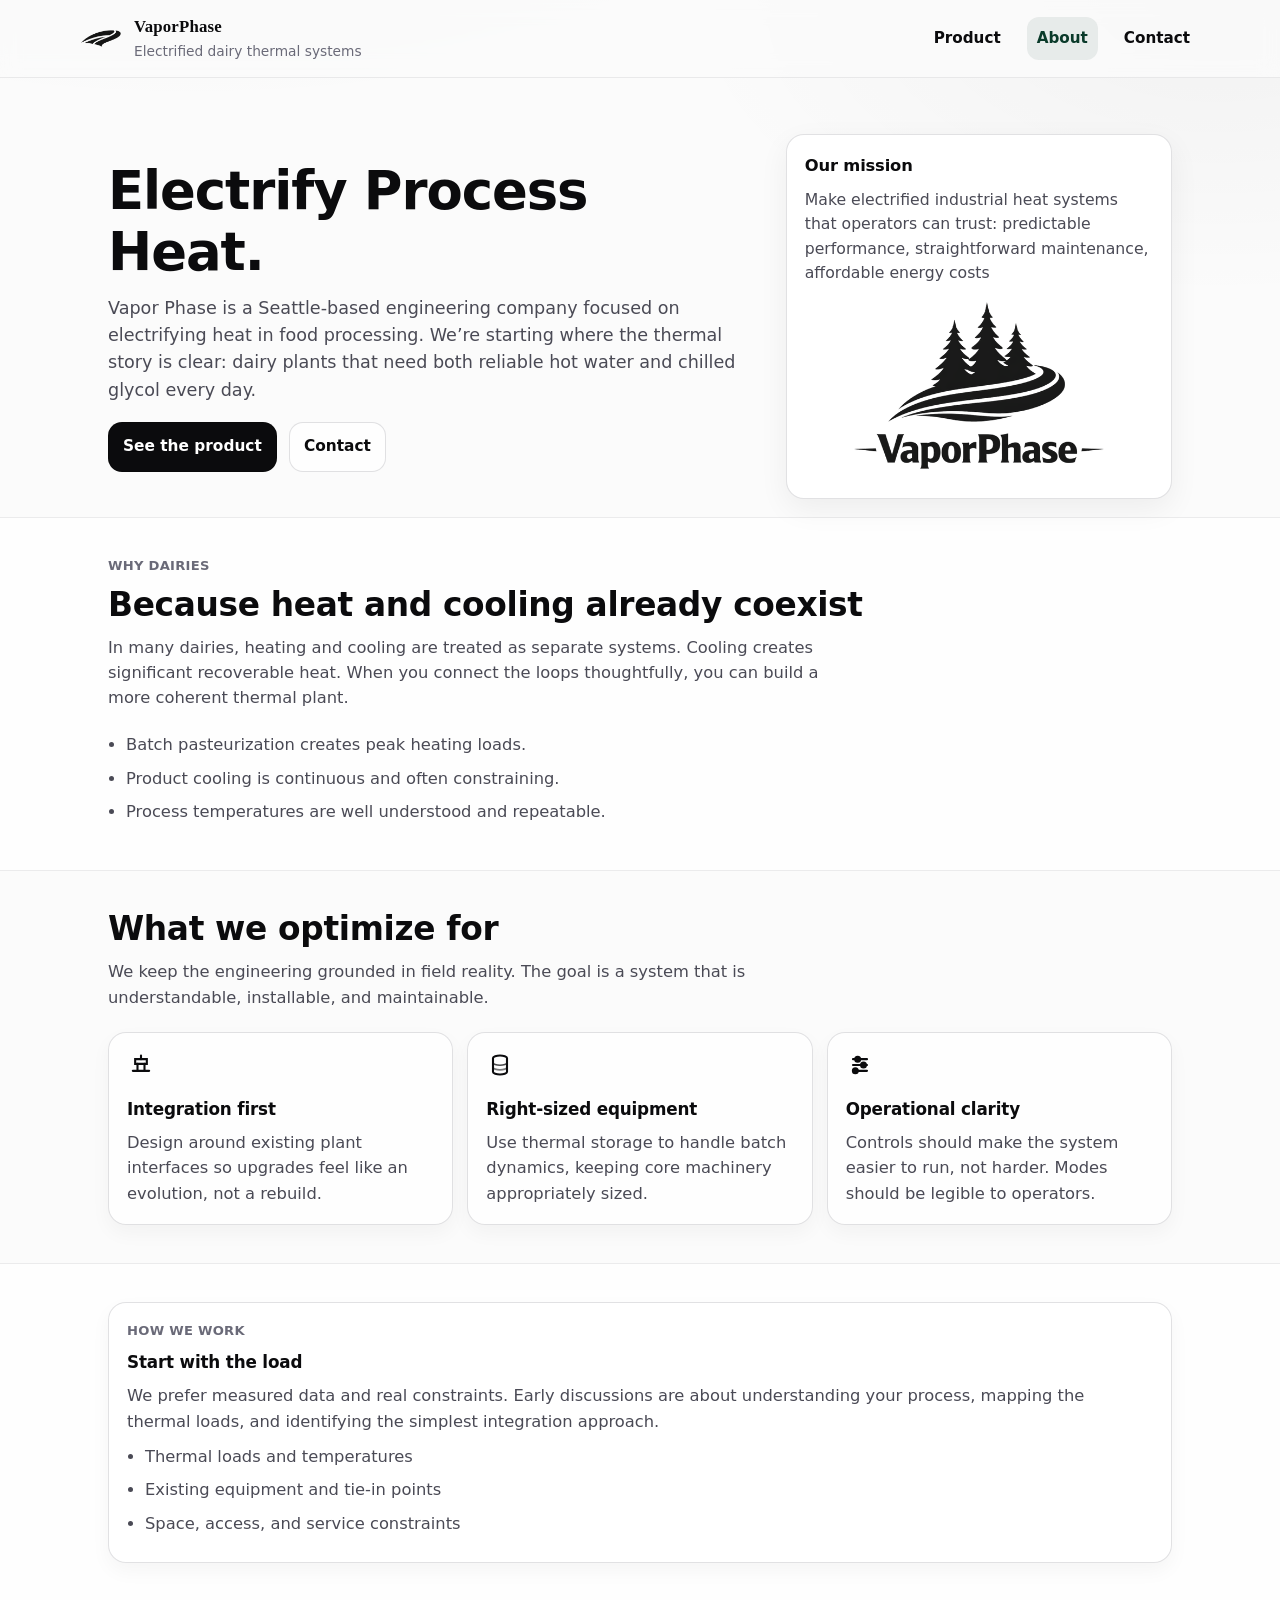
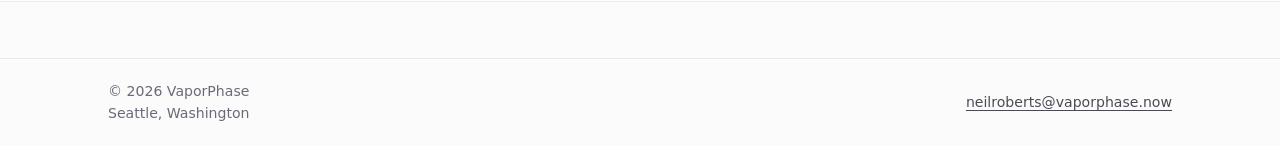
==== about.html @ 81725cde "Add files via upload" ====
<!DOCTYPE html>

<html lang="en">
<head>
<meta charset="utf-8"/>
<meta content="width=device-width, initial-scale=1" name="viewport"/>
<title>About | VaporPhase</title>
<meta content="VaporPhase is a Seattle-based engineering effort focused on electrifying industrial heat, starting with dairy process heating and chilling." name="description"/>
<link href="https://vaporphase.now/about.html" rel="canonical"/>
<!-- Keep domain branding in metadata (not UI) -->
<meta content="VaporPhase.now" property="og:site_name"/>
<meta content="About" property="og:title"/>
<meta content="VaporPhase is a Seattle-based engineering effort focused on electrifying industrial heat, starting with dairy process heating and chilling." property="og:description"/>
<meta content="https://vaporphase.now/about.html" property="og:url"/>
<meta content="website" property="og:type"/>
<meta content="#fbfbfb" name="theme-color"/>
<meta content="index,follow" name="robots"/>
<link href="assets/favicon-32.png" rel="icon" sizes="32x32" type="image/png"/>
<link href="assets/favicon-64.png" rel="icon" sizes="64x64" type="image/png"/>
<link href="assets/style.css" rel="stylesheet"/>
</head>
<body>
<a class="skip-link" href="#content">Skip to content</a>
<header class="site-header" data-open="false">
<div class="container header-inner">
<a aria-label="VaporPhase home" class="brand" href="index.html">
<img alt="" aria-hidden="true" src="assets/stamp-160.png"/>
<span>
<span class="brand-name">VaporPhase</span>
<span class="brand-tag">Electrified dairy thermal systems</span>
</span>
</a>
<button aria-label="Toggle navigation" class="nav-toggle" data-nav-toggle="" type="button">
<svg aria-hidden="true" focusable="false" viewbox="0 0 24 24">
<path d="M4 6h16M4 12h16M4 18h16" fill="none" stroke="currentColor" stroke-linecap="round" stroke-width="2"></path>
</svg>
<span style="font-weight:800;">Menu</span>
</button>
<nav aria-label="Primary navigation" class="nav">
<a class="" href="product.html">Product</a>
<a class="active" href="about.html">About</a>
<a class="" href="contact.html">Contact</a>
</nav>
</div>
</header>
<main id="content">
<section class="hero">
<div class="container hero-grid">
<div>
<h1>Electrify Process Heat.</h1>
<p class="lead">
        Vapor Phase is a Seattle-based engineering company focused on electrifying heat in food processing. 
        We’re starting where the thermal story is clear: dairy plants that need both reliable hot water and
        chilled glycol every day.
      </p>
<div class="actions">
<a class="btn btn-primary" href="product.html">See the product</a>
<a class="btn btn-secondary" href="contact.html">Contact</a>
</div>
</div>

<div class="hero-card">
<div class="mini-title">Our mission</div>
<p>
        Make electrified industrial heat systems that operators can trust: predictable performance, straightforward
        maintenance, affordable energy costs
      </p>
<div aria-hidden="true" class="hero-logo">
<img alt="" loading="lazy" src="assets/logo-full-480.png"/>
</div>
</div>
</section>

<section class="section band">
<div class="container">
<div>
<div class="kicker">Why dairies</div>
<h2 class="section-title">Because heat and cooling already coexist</h2>
<p class="section-sub">
        In many dairies, heating and cooling are treated as separate systems. Cooling creates significant recoverable heat.
        When you connect the loops thoughtfully, you can build a more coherent thermal plant.
      </p>
<ul class="list">
<li>Batch pasteurization creates peak heating loads.</li>
<li>Product cooling is continuous and often constraining.</li>
<li>Process temperatures are well understood and repeatable.</li>
</ul>
</div>

</div>
</section>
<section class="section">
<div class="container">
<h2 class="section-title">What we optimize for</h2>
<p class="section-sub">
      We keep the engineering grounded in field reality. The goal is a system that is
      understandable, installable, and maintainable.
    </p>
<div class="grid-3">
<div class="card">
<svg aria-hidden="true" class="icon" viewbox="0 0 24 24">
<path d="M7 7h10v4H7V7Z" fill="none" stroke="currentColor" stroke-width="1.8"></path>
<path d="M9 11v6m6-6v6" fill="none" stroke="currentColor" stroke-linecap="round" stroke-width="1.8"></path>
<path d="M5 17h14" fill="none" stroke="currentColor" stroke-linecap="round" stroke-width="1.8"></path>
<path d="M12 7V4" fill="none" stroke="currentColor" stroke-linecap="round" stroke-width="1.8"></path>
</svg>
<h3>Integration first</h3>
<p>Design around existing plant interfaces so upgrades feel like an evolution, not a rebuild.</p>
</div>
<div class="card">
<svg aria-hidden="true" class="icon" viewbox="0 0 24 24">
<path d="M6 6c0-1.2 3-2.2 6-2.2S18 4.8 18 6v12c0 1.2-3 2.2-6 2.2S6 19.2 6 18V6Z" fill="none" stroke="currentColor" stroke-width="1.8"></path>
<path d="M6 10c0 1.2 3 2.2 6 2.2s6-1 6-2.2" fill="none" opacity="0.75" stroke="currentColor" stroke-width="1.4"></path>
<path d="M6 14c0 1.2 3 2.2 6 2.2s6-1 6-2.2" fill="none" opacity="0.55" stroke="currentColor" stroke-width="1.4"></path>
</svg>
<h3>Right-sized equipment</h3>
<p>Use thermal storage to handle batch dynamics, keeping core machinery appropriately sized.</p>
</div>
<div class="card">
<svg aria-hidden="true" class="icon" viewbox="0 0 24 24">
<path d="M6 7h12M6 12h12M6 17h12" fill="none" stroke="currentColor" stroke-linecap="round" stroke-width="1.8"></path>
<path d="M10 7v0M15 12v0M8 17v0" fill="none" stroke="currentColor" stroke-linecap="round" stroke-width="6"></path>
</svg>
<h3>Operational clarity</h3>
<p>Controls should make the system easier to run, not harder. Modes should be legible to operators.</p>
</div>
</div>
</div>
</section>
<section class="section band">
<div class="container">
<div class="card">
<div class="kicker">How we work</div>
<h3 style="margin-top:0;">Start with the load</h3>
<p>
        We prefer measured data and real constraints. Early discussions are about understanding your
        process, mapping the thermal loads, and identifying the simplest integration approach.
      </p>
<ul class="list">
<li>Thermal loads and temperatures</li>
<li>Existing equipment and tie-in points</li>
<li>Space, access, and service constraints</li>
</ul>
</div>

</div>
</section>
</main>

<footer class="footer">
<div class="container footer-grid">
<div>
<div class="tiny">© 2026 VaporPhase</div>
<div class="tiny">Seattle, Washington</div>
</div>
<div class="tiny">
<a href="mailto:neilroberts@vaporphase.now">neilroberts@vaporphase.now</a>
</div>
</div>
</footer>
<script defer="" src="assets/script.js"></script>
</body>
</html>
---- assets/style.css ----
/* VaporPhase – minimal, responsive, monochrome-first site
   Built as static HTML. */

:root{
  --bg: #fbfbfb;
  --surface: #ffffff;
  --ink: #0b0b0d;
  --muted: #4a4a55;
  --muted-2: #6a6a78;
  --border: rgba(15, 15, 25, 0.12);
  --border-2: rgba(15, 15, 25, 0.08);
  --shadow: 0 10px 30px rgba(0,0,0,0.06);
  --radius: 18px;

  --max: 1120px;
  --pad: clamp(18px, 3vw, 28px);

  --sans: ui-sans-serif, system-ui, -apple-system, Segoe UI, Roboto, Helvetica, Arial, "Apple Color Emoji", "Segoe UI Emoji";
  --serif: ui-serif, Georgia, "Times New Roman", Times, serif;

  --h1: clamp(2.05rem, 4.6vw, 3.3rem);
  --h2: clamp(1.45rem, 2.6vw, 2.05rem);
  --h3: 1.1rem;
  --p: 1.02rem;

  --leading: 1.55;
  --tight: 1.15;

  /* one restrained accent for links/buttons */
  --accent: #0a3a2a; /* deep evergreen */
  --accent-2: #0d5a40;
}

*{ box-sizing: border-box; }
html{ scroll-behavior: smooth; }
body{
  margin: 0;
  font-family: var(--sans);
  font-size: var(--p);
  line-height: var(--leading);
  color: var(--ink);
  background: radial-gradient(1200px 500px at 15% -10%, rgba(10,58,42,0.06), transparent 55%),
              radial-gradient(900px 500px at 95% 0%, rgba(0,0,0,0.04), transparent 60%),
              var(--bg);
}

img{ max-width: 100%; height: auto; display: block; }
a{ color: var(--accent); text-decoration-thickness: 1px; text-underline-offset: 3px; }
a:hover{ color: var(--accent-2); }

.container{
  max-width: var(--max);
  margin: 0 auto;
  padding: 0 var(--pad);
}

.skip-link{
  position: absolute;
  top: 10px;
  left: -999px;
  background: var(--ink);
  color: #fff;
  padding: 10px 12px;
  border-radius: 10px;
  z-index: 999;
}
.skip-link:focus{ left: 10px; }

header.site-header{
  position: sticky;
  top: 0;
  z-index: 50;
  backdrop-filter: blur(10px);
  background: color-mix(in srgb, var(--bg) 84%, transparent);
  border-bottom: 1px solid var(--border-2);
}

.header-inner{
  display: flex;
  align-items: center;
  justify-content: space-between;
  gap: 18px;
  padding: 14px 0;
}

.brand{
  display: inline-flex;
  align-items: center;
  gap: 12px;
  text-decoration: none;
  color: var(--ink);
}
.brand:hover{ color: var(--ink); }

.brand img{
  width: 42px;
  height: auto;
}

.brand .brand-name{
  font-family: var(--serif);
  font-weight: 700;
  letter-spacing: 0.01em;
  font-size: 1.05rem;
  line-height: 1;
}
.brand .brand-tag{
  display: block;
  font-family: var(--sans);
  font-weight: 500;
  font-size: 0.86rem;
  color: var(--muted-2);
  margin-top: 2px;
}

.nav{
  display: flex;
  align-items: center;
  gap: 16px;
}

.nav a{
  color: var(--ink);
  text-decoration: none;
  font-weight: 600;
  font-size: 0.95rem;
  padding: 10px 10px;
  border-radius: 12px;
}
.nav a:hover{
  background: rgba(0,0,0,0.04);
}
.nav a.active{
  background: rgba(10,58,42,0.08);
  color: var(--accent);
}

.nav-toggle{
  display: none;
  background: transparent;
  border: 1px solid var(--border);
  border-radius: 12px;
  padding: 10px 12px;
  cursor: pointer;
  color: var(--ink);
}
.nav-toggle:focus{ outline: 3px solid rgba(10,58,42,0.25); outline-offset: 2px; }
.nav-toggle svg{ width: 18px; height: 18px; display: block; }

@media (max-width: 820px){
  .nav-toggle{ display: inline-flex; align-items: center; gap: 10px; }
  .nav{
    position: absolute;
    right: var(--pad);
    top: 64px;
    display: none;
    flex-direction: column;
    align-items: stretch;
    gap: 6px;
    min-width: 220px;
    padding: 10px;
    background: var(--surface);
    border: 1px solid var(--border);
    border-radius: 16px;
    box-shadow: var(--shadow);
  }
  header.site-header[data-open="true"] .nav{ display: flex; }
  .nav a{ padding: 10px 12px; }
}

main{ padding: 28px 0 56px; }

.hero{
  padding: 28px 0 18px;
}
.hero-grid{
  display: grid;
  grid-template-columns: 1.25fr 0.75fr;
  gap: clamp(18px, 3vw, 34px);
  align-items: center;
}



.hero-grid.solo{
  grid-template-columns: 1fr;
}

@media (max-width: 900px){
  .hero-grid{ grid-template-columns: 1fr; }
}

.eyebrow{
  display: inline-flex;
  align-items: center;
  gap: 10px;
  padding: 7px 12px;
  border: 1px solid var(--border);
  border-radius: 999px;
  background: color-mix(in srgb, var(--surface) 70%, transparent);
  color: var(--muted);
  font-weight: 600;
  font-size: 0.9rem;
  margin-bottom: 12px;
}

h1{
  font-size: var(--h1);
  line-height: var(--tight);
  margin: 0 0 12px;
  letter-spacing: -0.02em;
}
.lead{
  font-size: 1.1rem;
  color: var(--muted);
  margin: 0 0 18px;
  max-width: 62ch;
}

.actions{
  display: flex;
  gap: 12px;
  flex-wrap: wrap;
  margin-top: 18px;
}
.btn{
  display: inline-flex;
  align-items: center;
  justify-content: center;
  gap: 10px;
  padding: 12px 14px;
  border-radius: 14px;
  border: 1px solid var(--border);
  text-decoration: none;
  font-weight: 700;
  font-size: 0.96rem;
  transition: transform 0.08s ease, background 0.2s ease;
  will-change: transform;
}
.btn:hover{ transform: translateY(-1px); }
.btn-primary{
  background: var(--ink);
  color: #fff;
  border-color: rgba(0,0,0,0.2);
}
.btn-primary:hover{ background: #000; color: #fff; }
.btn-secondary{
  background: rgba(255,255,255,0.65);
  color: var(--ink);
}
.btn-secondary:hover{ background: rgba(255,255,255,0.9); }

.hero-card{
  background: var(--surface);
  border: 1px solid var(--border);
  border-radius: var(--radius);
  padding: 18px;
  box-shadow: var(--shadow);
}
.hero-card .mini-title{
  margin: 0 0 10px;
  font-weight: 800;
  letter-spacing: -0.01em;
}
.hero-card p{
  margin: 0;
  color: var(--muted);
  font-size: 0.98rem;
}
.hero-logo{
  display: flex;
  justify-content: center;
  align-items: center;
  padding: 12px 0 6px;
}
.hero-logo img{
  max-width: 260px;
  opacity: 0.95;
}

.section{
  padding: 38px 0;
}
.section-title{
  font-size: var(--h2);
  line-height: 1.22;
  margin: 0 0 10px;
  letter-spacing: -0.01em;
}
.section-sub{
  margin: 0 0 22px;
  color: var(--muted);
  max-width: 72ch;
}

.grid-3{
  display: grid;
  grid-template-columns: repeat(3, 1fr);
  gap: 14px;
}
@media (max-width: 980px){
  .grid-3{ grid-template-columns: 1fr; }
}

.card{
  background: rgba(255,255,255,0.75);
  border: 1px solid var(--border);
  border-radius: var(--radius);
  padding: 18px;
  box-shadow: 0 8px 20px rgba(0,0,0,0.04);
}
.card h3{
  font-size: 1.05rem;
  margin: 0 0 8px;
  letter-spacing: -0.01em;
}
.card p{
  margin: 0;
  color: var(--muted);
}
.card .icon{
  width: 28px;
  height: 28px;
  margin-bottom: 10px;
}

.band{
  background: color-mix(in srgb, var(--surface) 70%, transparent);
  border-top: 1px solid var(--border-2);
  border-bottom: 1px solid var(--border-2);
}

.split{
  display: grid;
  grid-template-columns: 1fr 1fr;
  gap: 14px;
  align-items: start;
}
@media (max-width: 900px){
  .split{ grid-template-columns: 1fr; }
}

.kicker{
  font-weight: 800;
  letter-spacing: 0.02em;
  text-transform: uppercase;
  font-size: 0.82rem;
  color: var(--muted-2);
  margin-bottom: 8px;
}

.list{
  margin: 10px 0 0;
  padding-left: 18px;
  color: var(--muted);
}
.list li{ margin: 8px 0; }

.diagram{
  background: var(--surface);
  border: 1px solid var(--border);
  border-radius: var(--radius);
  padding: 14px;
  box-shadow: var(--shadow);
  overflow: hidden;
}
.diagram svg{
  width: 100%;
  height: auto;
  display: block;
}

.faq details{
  background: rgba(255,255,255,0.7);
  border: 1px solid var(--border);
  border-radius: 14px;
  padding: 12px 14px;
  margin-bottom: 10px;
}
.faq summary{
  cursor: pointer;
  font-weight: 800;
}
.faq p{
  margin: 10px 0 0;
  color: var(--muted);
}

.footer{
  border-top: 1px solid var(--border-2);
  padding: 22px 0;
  color: var(--muted-2);
  font-size: 0.95rem;
}
.footer-grid{
  display: flex;
  align-items: center;
  justify-content: space-between;
  gap: 18px;
  flex-wrap: wrap;
}
.footer .tiny{
  font-size: 0.88rem;
  color: var(--muted-2);
}
.footer a{ color: var(--muted); }
.footer a:hover{ color: var(--accent); }

.badge{
  display: inline-flex;
  align-items: center;
  gap: 10px;
  padding: 10px 12px;
  border-radius: 16px;
  border: 1px dashed rgba(15,15,25,0.25);
  background: rgba(255,255,255,0.55);
  color: var(--muted);
}

hr.soft{
  border: none;
  border-top: 1px solid var(--border-2);
  margin: 20px 0;
}
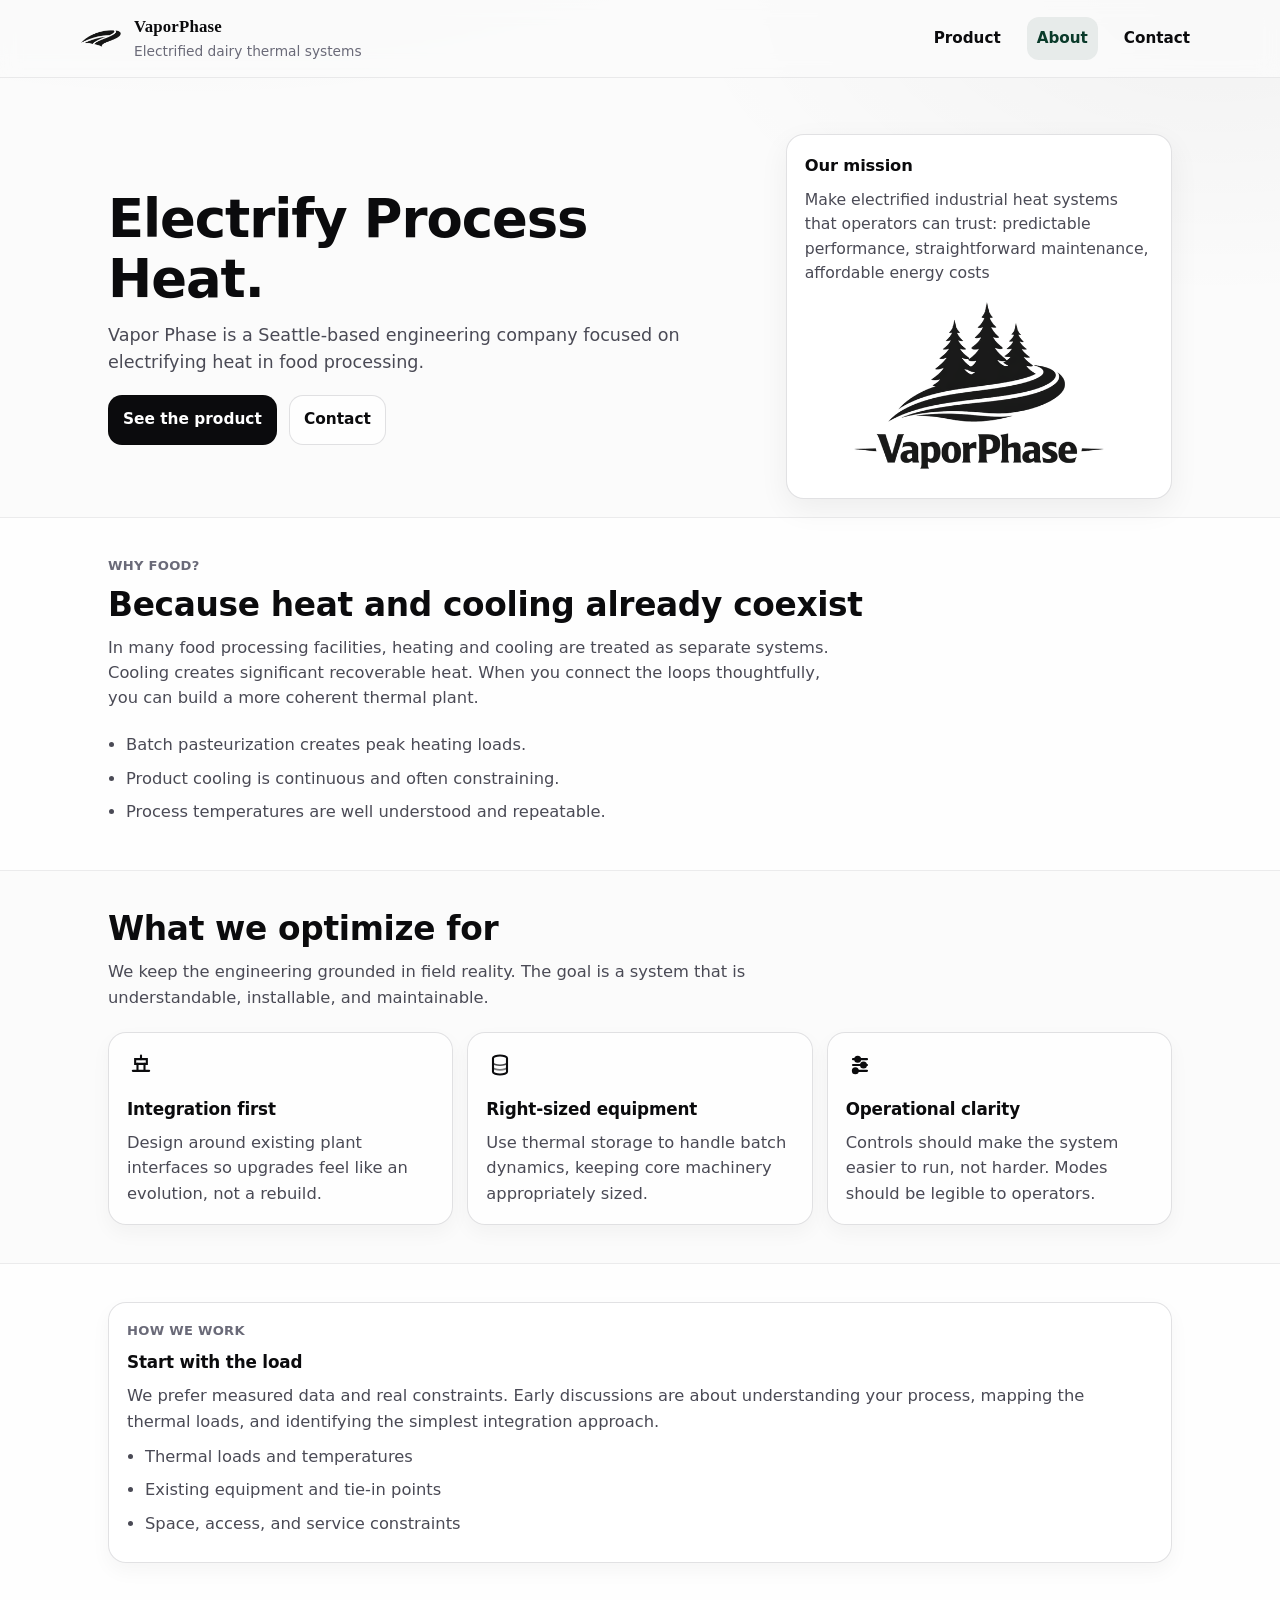
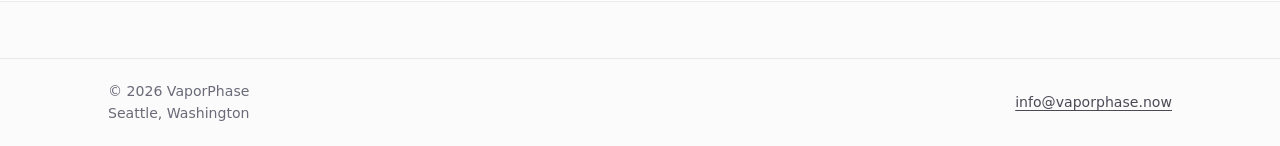
==== commit c6e1baf8: "Update site content and add hiring banner" ====
--- a/about.html
+++ b/about.html
@@ -49,9 +49,7 @@
 <div>
 <h1>Electrify Process Heat.</h1>
 <p class="lead">
-        Vapor Phase is a Seattle-based engineering company focused on electrifying heat in food processing. 
-        We’re starting where the thermal story is clear: dairy plants that need both reliable hot water and
-        chilled glycol every day.
+        Vapor Phase is a Seattle-based engineering company focused on electrifying heat in food processing.
       </p>
 <div class="actions">
 <a class="btn btn-primary" href="product.html">See the product</a>
@@ -74,10 +72,10 @@
 <section class="section band">
 <div class="container">
 <div>
-<div class="kicker">Why dairies</div>
+<div class="kicker">Why Food?</div>
 <h2 class="section-title">Because heat and cooling already coexist</h2>
 <p class="section-sub">
-        In many dairies, heating and cooling are treated as separate systems. Cooling creates significant recoverable heat.
+        In many food processing facilities, heating and cooling are treated as separate systems. Cooling creates significant recoverable heat.
         When you connect the loops thoughtfully, you can build a more coherent thermal plant.
       </p>
 <ul class="list">
@@ -154,7 +152,7 @@
 <div class="tiny">Seattle, Washington</div>
 </div>
 <div class="tiny">
-<a href="mailto:neilroberts@vaporphase.now">neilroberts@vaporphase.now</a>
+<a href="mailto:info@vaporphase.now">info@vaporphase.now</a>
 </div>
 </div>
 </footer>
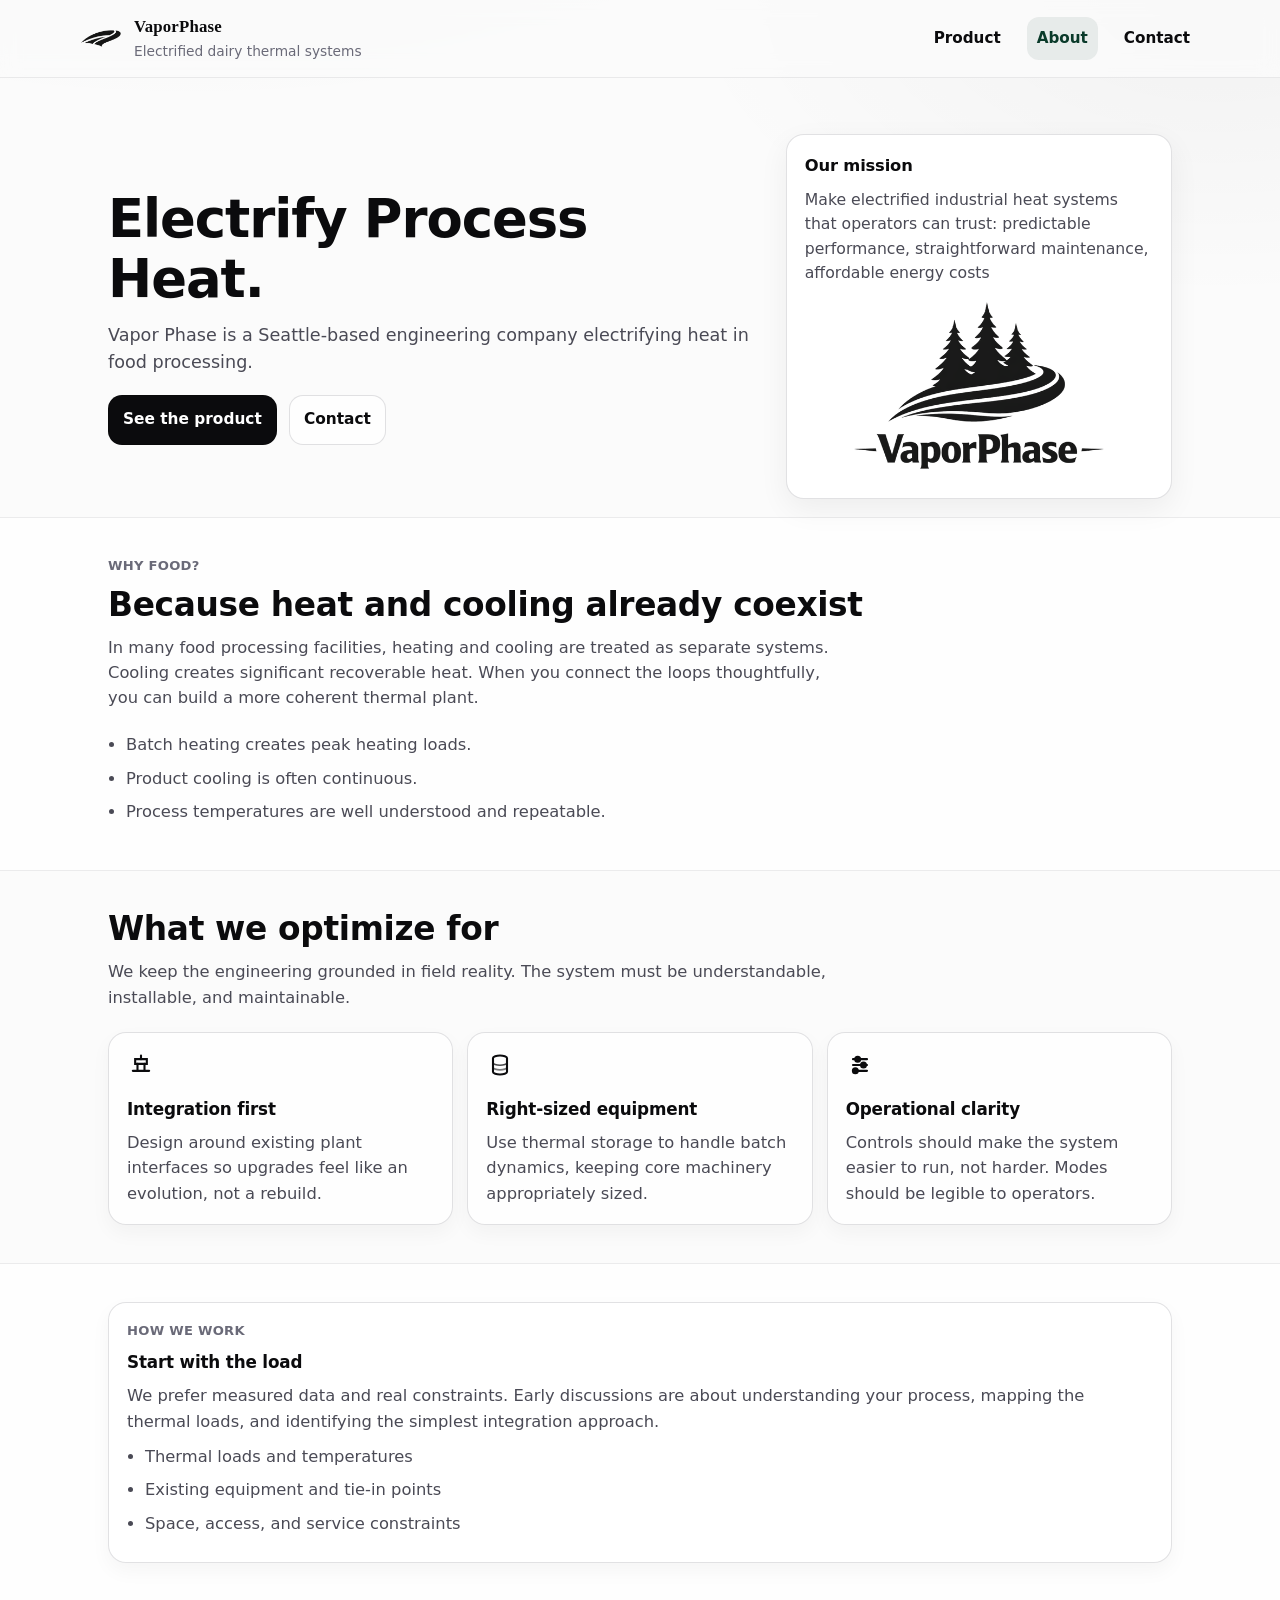
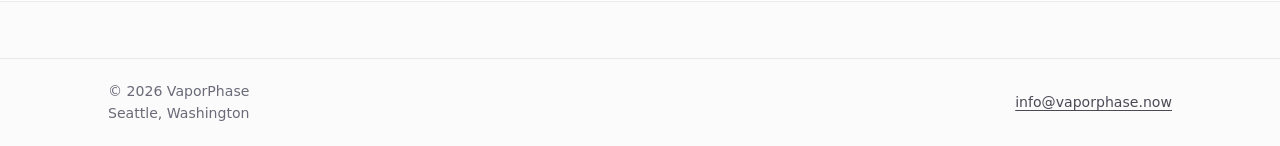
==== commit 04c45be8: "content edits" ====
--- a/about.html
+++ b/about.html
@@ -49,7 +49,7 @@
 <div>
 <h1>Electrify Process Heat.</h1>
 <p class="lead">
-        Vapor Phase is a Seattle-based engineering company focused on electrifying heat in food processing.
+        Vapor Phase is a Seattle-based engineering company electrifying heat in food processing.
       </p>
 <div class="actions">
 <a class="btn btn-primary" href="product.html">See the product</a>
@@ -79,8 +79,8 @@
         When you connect the loops thoughtfully, you can build a more coherent thermal plant.
       </p>
 <ul class="list">
-<li>Batch pasteurization creates peak heating loads.</li>
-<li>Product cooling is continuous and often constraining.</li>
+<li>Batch heating creates peak heating loads.</li>
+<li>Product cooling is often continuous.</li>
 <li>Process temperatures are well understood and repeatable.</li>
 </ul>
 </div>
@@ -91,8 +91,7 @@
 <div class="container">
 <h2 class="section-title">What we optimize for</h2>
 <p class="section-sub">
-      We keep the engineering grounded in field reality. The goal is a system that is
-      understandable, installable, and maintainable.
+      We keep the engineering grounded in field reality. The system must be understandable, installable, and maintainable.
     </p>
 <div class="grid-3">
 <div class="card">
